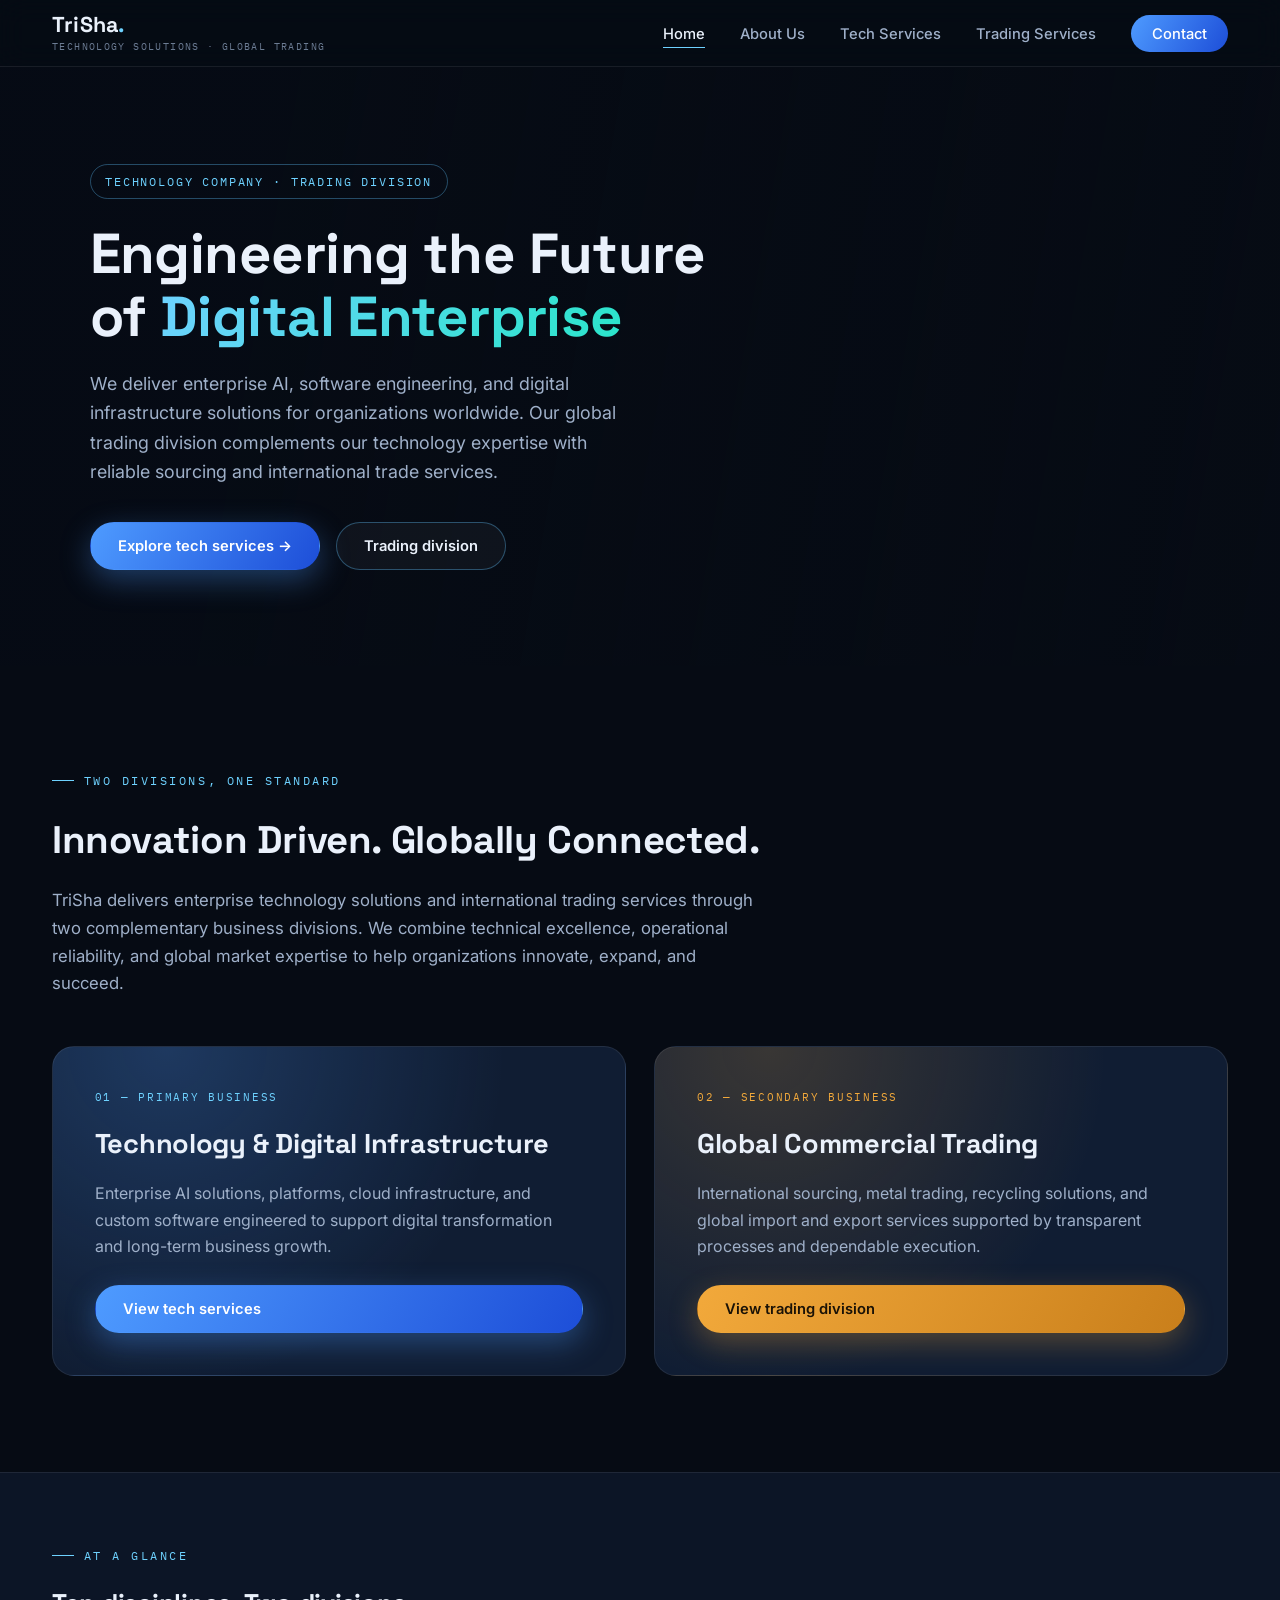
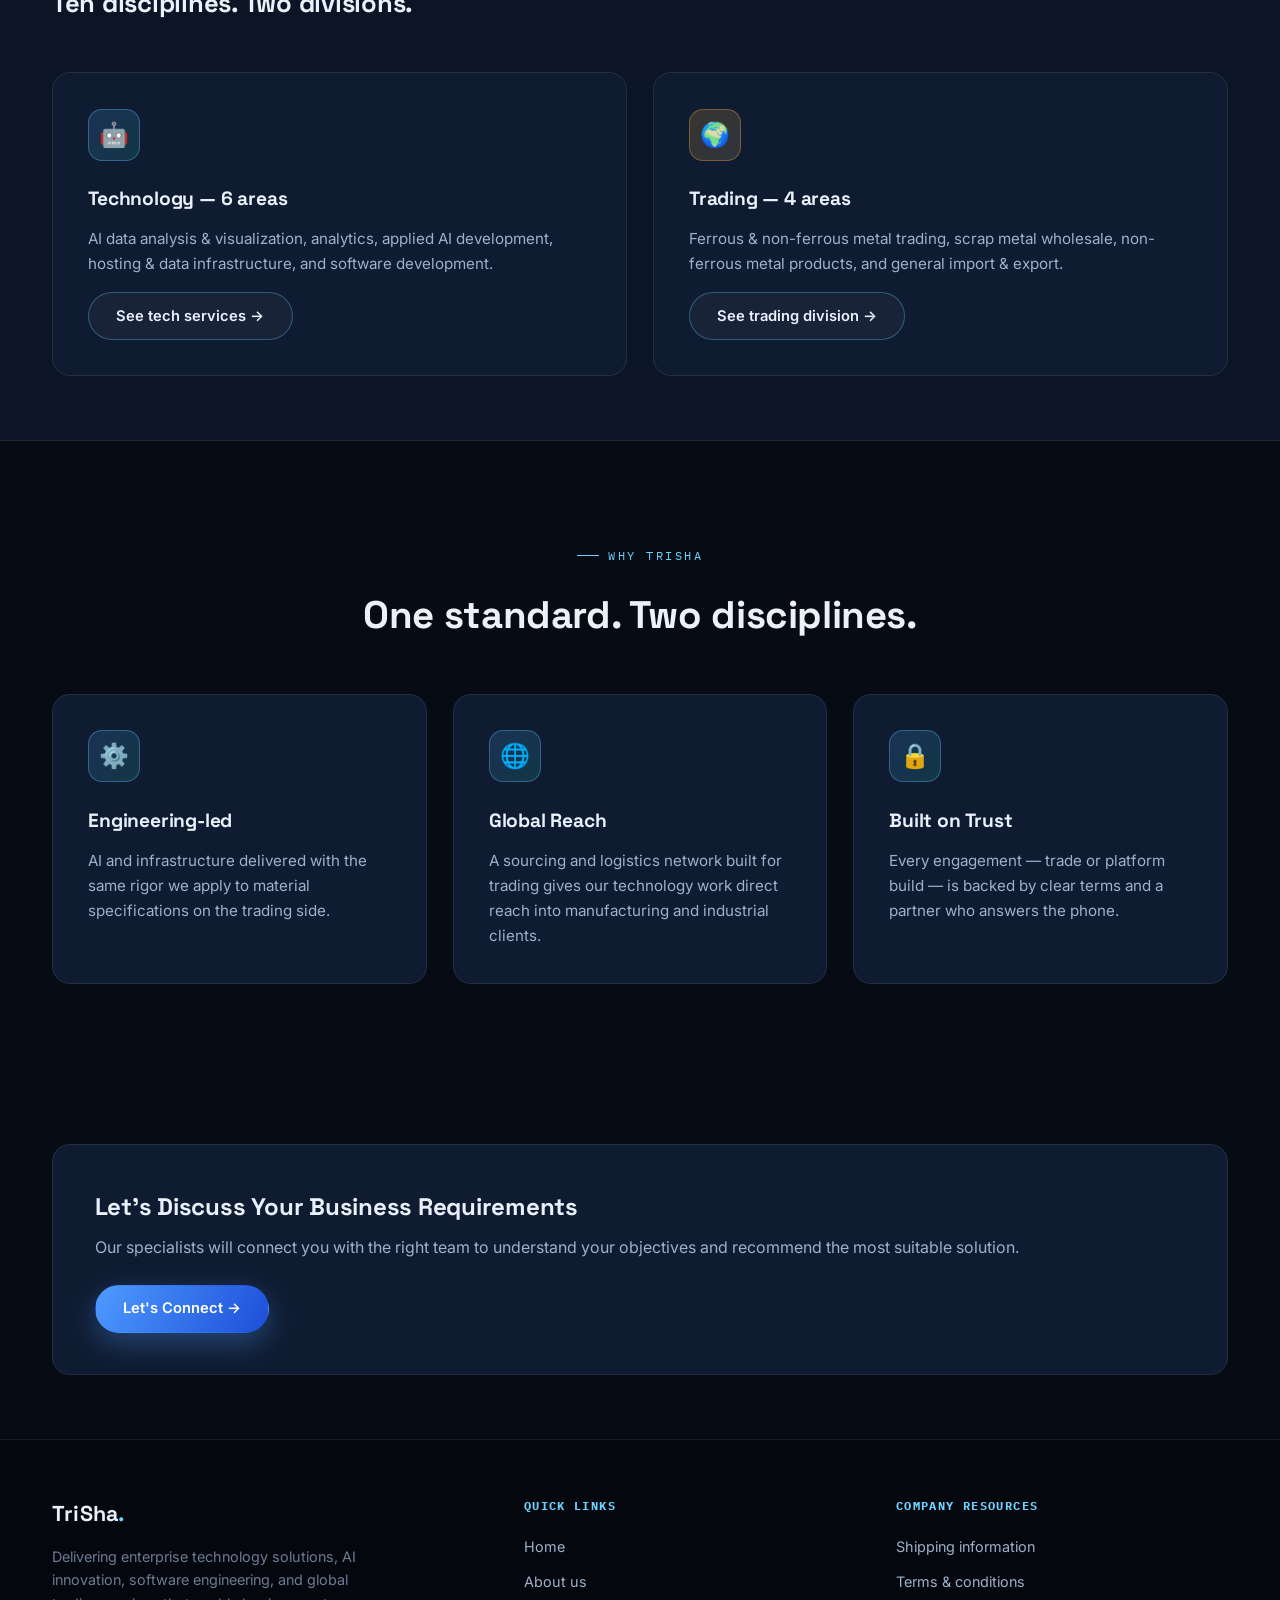
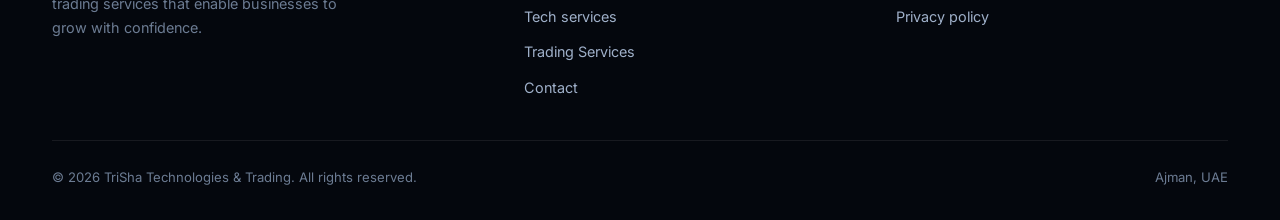
==== index.html @ 13beea25 "Add files via upload" ====
<!DOCTYPE html>
<html lang="en">
<head>
<meta charset="UTF-8">
<meta name="viewport" content="width=device-width, initial-scale=1.0">
<title>TriSha Trading — Technology &amp; Global Trading</title>
<link rel="stylesheet" href="styles.css">
</head>
<body>

<header>
    <nav>
        <div class="logo-wrap">
            <div class="logo">TriSha<span>.</span></div>
            <span class="logo-tag">Technology Solutions · Global Trading</span>
        </div>
        <ul class="nav-links" id="navLinks">
            <li><a href="index.html" class="active">Home</a></li>
            <li><a href="about.html">About Us</a></li>
            <li><a href="tech-services.html">Tech Services</a></li>
            <li><a href="trading-services.html">Trading Services</a></li>
            <li><a href="contact.html" class="nav-cta">Contact</a></li>
        </ul>
        <button class="mobile-toggle" id="mobileToggle" aria-label="Menu"><span></span><span></span><span></span></button>
    </nav>
</header>

<!-- Hero -->
<section class="page-hero" id="home">
    <div class="hero-bg" style="background-image:url('assets/home.jpg');"></div>
    <div class="hero-scrim"></div>
    <div class="wrap">
        <div class="hero-copy">
            <span class="breadcrumb-tag">Technology company · Trading division</span>
            <h1>Engineering the Future of <span class="grad-text">Digital Enterprise</span></h1>
            <p>We deliver enterprise AI, software engineering, and digital infrastructure solutions for organizations worldwide. Our global trading division complements our technology expertise with reliable sourcing and international trade services.</p>
            <div class="hero-buttons">
                <a href="tech-services.html" class="btn btn-primary">Explore tech services →</a>
                <a href="trading-services.html" class="btn btn-ghost">Trading division</a>
            </div>
        </div>
    </div>
</section>

<!-- Two divisions -->
<section>
    <div class="wrap">
        <div class="section-head">
            <span class="eyebrow">Two divisions, one standard</span>
            <h2>Innovation Driven. Globally Connected.</h2>
            <p>TriSha delivers enterprise technology solutions and international trading services through two complementary business divisions. We combine technical excellence, operational reliability, and global market expertise to help organizations innovate, expand, and succeed.</p>
        </div>
        <div class="division-grid">
            <div class="division-card tech">
                <div class="division-tag mono">01 — Primary business</div>
                <h3>Technology &amp; Digital Infrastructure</h3>
                <p>Enterprise AI solutions, platforms, cloud infrastructure, and custom software engineered to support digital transformation and long-term business growth.</p>
                <a href="tech-services.html" class="btn btn-primary">View tech services</a>
            </div>
            <div class="division-card trading">
                <div class="division-tag mono">02 — Secondary business</div>
                <h3>Global Commercial Trading</h3>
                <p>International sourcing, metal trading, recycling solutions, and global import and export services supported by transparent processes and dependable execution.</p>
                <a href="trading-services.html" class="btn btn-amber">View trading division</a>
            </div>
        </div>
    </div>
</section>

<!-- What we do, at a glance -->
<section class="tight" style="background:var(--surface);border-top:1px solid var(--line);border-bottom:1px solid var(--line);">
    <div class="wrap">
        <div class="section-head">
            <span class="eyebrow">At a glance</span>
            <h2 style="font-size:1.6rem;">Ten disciplines. Two divisions.</h2>
        </div>
        <div class="pillar-grid" style="grid-template-columns: repeat(2, 1fr);">
            <div class="card pillar-card">
                <div class="icon-box">🤖</div>
                <h3>Technology — 6 areas</h3>
                <p>AI data analysis &amp; visualization, analytics, applied AI development, hosting &amp; data infrastructure, and software development.</p>
                <p style="margin-top:1rem;"><a href="tech-services.html" class="btn btn-ghost">See tech services →</a></p>
            </div>
            <div class="card pillar-card">
                <div class="icon-box" style="background:linear-gradient(135deg, rgba(242,169,59,0.18), rgba(255,212,138,0.14));border-color:rgba(242,169,59,0.35);">🌍</div>
                <h3>Trading — 4 areas</h3>
                <p>Ferrous &amp; non-ferrous metal trading, scrap metal wholesale, non-ferrous metal products, and general import &amp; export.</p>
                <p style="margin-top:1rem;"><a href="trading-services.html" class="btn btn-ghost">See trading division →</a></p>
            </div>
        </div>
    </div>
</section>

<!-- Why TriSha -->
<section>
    <div class="wrap">
        <div class="section-head center">
            <span class="eyebrow">Why TriSha</span>
            <h2>One standard. Two disciplines.</h2>
        </div>
        <div class="pillar-grid">
            <div class="card pillar-card">
                <div class="icon-box">⚙️</div>
                <h3>Engineering-led</h3>
                <p>AI and infrastructure delivered with the same rigor we apply to material specifications on the trading side.</p>
            </div>
            <div class="card pillar-card">
                <div class="icon-box">🌐</div>
                <h3>Global Reach</h3>
                <p>A sourcing and logistics network built for trading gives our technology work direct reach into manufacturing and industrial clients.</p>
            </div>
            <div class="card pillar-card">
                <div class="icon-box">🔒</div>
                <h3>Built on Trust</h3>
                <p>Every engagement — trade or platform build — is backed by clear terms and a partner who answers the phone.</p>
            </div>
        </div>
    </div>
</section>

<!-- CTA -->
<section class="tight">
    <div class="wrap">
        <div class="card" style="display:flex;justify-content:space-between;align-items:center;flex-wrap:wrap;gap:1.5rem;padding:2.6rem;">
            <div>
                <h2 style="font-size:1.5rem;margin-bottom:0.5rem;">Let's Discuss Your Business Requirements</h2>
                <p style="color:var(--ink-dim);">Our specialists will connect you with the right team to understand your objectives and recommend the most suitable solution.</p>
            </div>
            <a href="contact.html" class="btn btn-primary">Let's Connect →</a>
        </div>
    </div>
</section>

<footer>
    <div class="wrap">
        <div class="footer-grid">
            <div class="footer-brand">
                <div class="logo">TriSha<span>.</span></div>
                <p>Delivering enterprise technology solutions, AI innovation, software engineering, and global trading services that enable businesses to grow with confidence.</p>
            </div>
            <div class="footer-links">
                <h4>Quick Links</h4>
                <ul>
                    <li><a href="index.html">Home</a></li>
                    <li><a href="about.html">About us</a></li>
                    <li><a href="tech-services.html">Tech services</a></li>
                    <li><a href="trading-services.html">Trading Services</a></li>
                    <li><a href="contact.html">Contact</a></li>
                </ul>
            </div>
            <div class="footer-links">
                <h4>Company Resources</h4>
                <ul>
                    <li><a href="docs/shipping-information.pdf" target="_blank" rel="noopener noreferrer">Shipping information</a></li>
                    <li><a href="docs/terms-and-conditions.pdf" target="_blank" rel="noopener noreferrer">Terms &amp; conditions</a></li>
                    <li><a href="docs/privacy-policy.pdf" target="_blank" rel="noopener noreferrer">Privacy policy</a></li>
                </ul>
            </div>
        </div>
        <div class="footer-bottom">
            <span>© 2026 TriSha Technologies & Trading. All rights reserved.</span>
            <span>Ajman, UAE</span>
        </div>
    </div>
</footer>

<script src="script.js"></script>
</body>
</html>
---- styles.css ----
/* =========================================================
   TriSha Trading — Technology-first theme
   Palette: deep signal-navy + electric blue/cyan (primary,
   tech), warm amber kept only as a secondary accent for the
   Trading division so the two business lines stay legible.
   ========================================================= */

@import url('https://fonts.googleapis.com/css2?family=Space+Grotesk:wght@500;600;700&family=Inter:wght@400;500;600;700&family=IBM+Plex+Mono:wght@500;600&display=swap');

* { margin: 0; padding: 0; box-sizing: border-box; }

:root {
    --void: #060B14;
    --surface: #0C1526;
    --surface-2: #101D33;
    --card: #0F1B30;
    --line: rgba(255,255,255,0.08);
    --line-bright: rgba(94,196,255,0.35);

    --signal: #4E9BFF;      /* primary tech blue */
    --signal-bright: #6ED2FF;
    --signal-deep: #1D4ED8;
    --cyan: #29E5C9;        /* secondary tech accent */

    --amber: #F2A93B;       /* trading-division accent */
    --amber-deep: #C97F1B;

    --ink: #EAF1FB;
    --ink-dim: #9FB0C9;
    --ink-faint: #6C7C93;

    --radius: 18px;
    --wrap: 1240px;
}

html { scroll-behavior: smooth; }

body {
    background: var(--void);
    color: var(--ink);
    font-family: 'Inter', -apple-system, BlinkMacSystemFont, sans-serif;
    line-height: 1.65;
    overflow-x: hidden;
}

h1, h2, h3, h4 {
    font-family: 'Space Grotesk', 'Inter', sans-serif;
    color: var(--ink);
    letter-spacing: -0.01em;
}

a { color: inherit; }

.mono {
    font-family: 'IBM Plex Mono', monospace;
}

img { max-width: 100%; display: block; }

/* ---------- Layout helpers ---------- */
.wrap {
    max-width: var(--wrap);
    margin: 0 auto;
    padding: 0 2rem;
}

section { padding: 6rem 0; }
section.tight { padding: 4rem 0; }

.eyebrow {
    font-family: 'IBM Plex Mono', monospace;
    font-size: 0.72rem;
    letter-spacing: 0.22em;
    text-transform: uppercase;
    color: var(--signal-bright);
    display: inline-flex;
    align-items: center;
    gap: 0.6rem;
    margin-bottom: 1.1rem;
}

.eyebrow::before {
    content: '';
    width: 22px;
    height: 1px;
    background: var(--signal-bright);
}

.eyebrow.amber { color: var(--amber); }
.eyebrow.amber::before { background: var(--amber); }

.section-head {
    max-width: 720px;
    margin-bottom: 3rem;
}

.section-head h2 {
    font-size: clamp(1.9rem, 3vw, 2.6rem);
    font-weight: 700;
    margin-bottom: 1rem;
}

.section-head p {
    color: var(--ink-dim);
    font-size: 1.05rem;
}

.section-head.center { margin-left: auto; margin-right: auto; text-align: center; }

.grad-text {
    background: linear-gradient(120deg, var(--signal-bright), var(--cyan));
    -webkit-background-clip: text;
    -webkit-text-fill-color: transparent;
    background-clip: text;
}

.grad-text.amber {
    background: linear-gradient(120deg, var(--amber), #FFD48A);
    -webkit-background-clip: text;
    -webkit-text-fill-color: transparent;
    background-clip: text;
}

/* ---------- Header / nav ---------- */
header {
    position: fixed;
    top: 0; left: 0; right: 0;
    z-index: 1000;
    background: rgba(6, 11, 20, 0.82);
    backdrop-filter: blur(14px);
    border-bottom: 1px solid var(--line);
}

nav {
    max-width: var(--wrap);
    margin: 0 auto;
    padding: 0.9rem 2rem;
    display: flex;
    align-items: center;
    justify-content: space-between;
}

.logo-wrap { display: flex; flex-direction: column; line-height: 1; }

.logo {
    font-family: 'Space Grotesk', sans-serif;
    font-size: 1.35rem;
    font-weight: 700;
    letter-spacing: 0.01em;
    color: var(--ink);
}
.logo span { color: var(--signal-bright); }

.logo-tag {
    margin-top: 0.35rem;
    font-family: 'IBM Plex Mono', monospace;
    font-size: 0.62rem;
    letter-spacing: 0.14em;
    text-transform: uppercase;
    color: var(--ink-faint);
}

.nav-links {
    display: flex;
    gap: 2.2rem;
    list-style: none;
    align-items: center;
}

.nav-links a {
    text-decoration: none;
    font-size: 0.92rem;
    font-weight: 500;
    color: var(--ink-dim);
    transition: color 0.2s ease;
    padding-bottom: 4px;
    border-bottom: 1px solid transparent;
}

.nav-links a:hover,
.nav-links a.active {
    color: var(--ink);
    border-color: var(--signal-bright);
}

.nav-cta {
    padding: 0.6rem 1.3rem !important;
    border-radius: 50px;
    background: linear-gradient(120deg, var(--signal), var(--signal-deep));
    color: #fff !important;
    border: none !important;
}

.mobile-toggle {
    display: none;
    flex-direction: column;
    gap: 5px;
    cursor: pointer;
    background: none;
    border: none;
}
.mobile-toggle span {
    width: 24px; height: 2px;
    background: var(--ink);
    border-radius: 2px;
}

/* ---------- Hero (per-page banner) ---------- */
.page-hero {
    position: relative;
    margin-top: 68px;
    min-height: clamp(420px, 54vh, 640px);
    display: flex;
    align-items: center;
    overflow: hidden;
}

.page-hero.framed {
    margin: calc(68px + 1.75rem) 1.75rem 0;
    border-radius: 26px;
    min-height: clamp(320px, 44vh, 460px);
    border: 1px solid var(--line);
}
@media (min-width: 1400px) {
    .page-hero.framed { margin-left: auto; margin-right: auto; max-width: 1500px; }
}
.page-hero.framed .wrap { padding-left: clamp(2rem, 6vw, 4.5rem); }

.page-hero .hero-bg {
    position: absolute;
    inset: 0;
    background-size: cover;
    background-position: center;
    z-index: 0;
}

.page-hero .wrap {
    max-width: none;
    width: 100%;
    margin: 0;
    padding-left: clamp(2rem, 7vw, 7.5rem);
    padding-right: 2rem;
}

.page-hero .hero-scrim {
    position: absolute;
    inset: 0;
    background:
        linear-gradient(100deg, rgba(6,11,20,0.97) 20%, rgba(6,11,20,0.72) 52%, rgba(6,11,20,0.35) 100%),

        linear-gradient(0deg, rgba(6,11,20,1) 0%, rgba(6,11,20,0) 34%);
    z-index: 1;
}

.page-hero .wrap {
    position: relative;
    z-index: 2;
}

.page-hero.short { min-height: clamp(300px, 34vh, 420px); }

.hero-copy { max-width: 640px; }

.hero-copy h1 {
    font-size: clamp(2.3rem, 4.4vw, 3.6rem);
    font-weight: 700;
    line-height: 1.12;
    margin-bottom: 1.3rem;
}

.hero-copy p {
    font-size: 1.12rem;
    color: var(--ink-dim);
    margin-bottom: 2.2rem;
    max-width: 560px;
}

.hero-buttons { display: flex; gap: 1rem; flex-wrap: wrap; }

.btn {
    display: inline-flex;
    align-items: center;
    gap: 0.5rem;
    padding: 0.68rem 1.7rem;
    border-radius: 50px;
    font-weight: 600;
    font-size: 0.92rem;
    text-decoration: none;
    cursor: pointer;
    transition: all 0.25s ease;
    border: 1px solid transparent;
}

.btn-primary {
    background: linear-gradient(120deg, var(--signal), var(--signal-deep));
    color: #fff;
    box-shadow: 0 10px 30px rgba(78, 155, 255, 0.35);
}
.btn-primary:hover { transform: translateY(-2px); box-shadow: 0 14px 36px rgba(78,155,255,0.5); }

.btn-ghost {
    background: rgba(255,255,255,0.04);
    color: var(--ink);
    border-color: var(--line-bright);
}
.btn-ghost:hover { background: rgba(94,196,255,0.1); transform: translateY(-2px); }

.btn-amber {
    background: linear-gradient(120deg, var(--amber), var(--amber-deep));
    color: #1a1206;
    box-shadow: 0 10px 30px rgba(242, 169, 59, 0.3);
}
.btn-amber:hover { transform: translateY(-2px); box-shadow: 0 14px 36px rgba(242,169,59,0.45); }

.breadcrumb-tag {
    display: inline-flex;
    align-items: center;
    gap: 0.5rem;
    font-family: 'IBM Plex Mono', monospace;
    font-size: 0.72rem;
    letter-spacing: 0.16em;
    text-transform: uppercase;
    padding: 0.45rem 0.9rem;
    border: 1px solid var(--line-bright);
    border-radius: 50px;
    color: var(--signal-bright);
    margin-bottom: 1.4rem;
}
.breadcrumb-tag.amber { color: var(--amber); border-color: rgba(242,169,59,0.4); }

/* ---------- Cards ---------- */
.card {
    background: var(--card);
    border: 1px solid var(--line);
    border-radius: var(--radius);
    padding: 2.2rem;
    transition: all 0.3s ease;
}
.card:hover {
    transform: translateY(-6px);
    border-color: var(--line-bright);
    box-shadow: 0 20px 50px rgba(0,0,0,0.35);
}

.pillar-grid {
    display: grid;
    grid-template-columns: repeat(3, 1fr);
    gap: 1.6rem;
}

.pillar-card .icon-box {
    width: 52px; height: 52px;
    border-radius: 14px;
    display: flex; align-items: center; justify-content: center;
    font-size: 1.5rem;
    background: linear-gradient(135deg, rgba(78,155,255,0.18), rgba(41,229,201,0.14));
    border: 1px solid var(--line-bright);
    margin-bottom: 1.4rem;
}

.pillar-card h3 { font-size: 1.2rem; margin-bottom: 0.7rem; }
.pillar-card p { color: var(--ink-dim); font-size: 0.95rem; }

/* Divisions (home page split) */
.division-grid {
    display: grid;
    grid-template-columns: 1fr 1fr;
    gap: 1.8rem;
}

.division-card {
    position: relative;
    border-radius: 22px;
    padding: 2.6rem;
    overflow: hidden;
    border: 1px solid var(--line);
    min-height: 300px;
    display: flex;
    flex-direction: column;
    justify-content: flex-end;
}

.division-card.tech {
    background: radial-gradient(circle at 20% 0%, rgba(78,155,255,0.22), transparent 60%), var(--surface-2);
}
.division-card.trading {
    background: radial-gradient(circle at 20% 0%, rgba(242,169,59,0.18), transparent 60%), var(--surface-2);
}

.division-tag {
    font-family: 'IBM Plex Mono', monospace;
    font-size: 0.68rem;
    letter-spacing: 0.16em;
    text-transform: uppercase;
    margin-bottom: 1rem;
}
.division-card.tech .division-tag { color: var(--signal-bright); }
.division-card.trading .division-tag { color: var(--amber); }

.division-card h3 { font-size: 1.7rem; margin-bottom: 0.8rem; }
.division-card p { color: var(--ink-dim); margin-bottom: 1.6rem; }

/* ---------- Activity registry chips (signature element) ---------- */
.registry-note {
    font-family: 'IBM Plex Mono', monospace;
    font-size: 0.78rem;
    color: var(--ink-faint);
    margin-bottom: 2rem;
}

.activity-card {
    background: var(--card);
    border: 1px solid var(--line);
    border-radius: 16px;
    padding: 1.8rem 2rem;
    display: flex;
    gap: 1.5rem;
    align-items: flex-start;
    transition: all 0.25s ease;
}
.activity-card:hover { border-color: var(--line-bright); transform: translateX(4px); }

.activity-code {
    flex-shrink: 0;
    font-family: 'IBM Plex Mono', monospace;
    font-size: 0.72rem;
    color: var(--void);
    background: linear-gradient(120deg, var(--signal-bright), var(--cyan));
    padding: 0.4rem 0.7rem;
    border-radius: 8px;
    font-weight: 600;
    white-space: nowrap;
    margin-top: 0.2rem;
}
.activity-code.amber { background: linear-gradient(120deg, var(--amber), #FFD48A); }

.activity-body h4 { font-size: 1.08rem; margin-bottom: 0.5rem; }
.activity-body p { color: var(--ink-dim); font-size: 0.93rem; }

.activity-list {
    display: flex;
    flex-direction: column;
    gap: 1rem;
}

.category-label {
    display: flex;
    align-items: center;
    gap: 0.9rem;
    margin: 3rem 0 1.4rem;
}
.category-label:first-of-type { margin-top: 0; }

.category-label .num {
    font-family: 'IBM Plex Mono', monospace;
    font-size: 0.75rem;
    color: var(--signal-bright);
    border: 1px solid var(--line-bright);
    border-radius: 50%;
    width: 30px; height: 30px;
    display: flex; align-items: center; justify-content: center;
    flex-shrink: 0;
}
.category-label.amber .num { color: var(--amber); border-color: rgba(242,169,59,0.4); }

.category-label h3 { font-size: 1.25rem; }
.category-label p { color: var(--ink-faint); font-size: 0.85rem; margin-top: 0.15rem; }

/* ---------- Service icon cards (registered activities, simplified) ---------- */
.service-icon-grid {
    display: grid;
    grid-template-columns: repeat(3, 1fr);
    gap: 1.4rem;
}

.service-icon-grid.four-col {
    grid-template-columns: repeat(4, 1fr);
}

@media (max-width: 1180px) {
    .service-icon-grid.four-col { grid-template-columns: repeat(2, 1fr); }
}

.service-icon-card {
    background: var(--card);
    border: 1px solid var(--line);
    border-radius: 18px;
    padding: 2.2rem;
    text-align: center;
    transition: all 0.25s ease;
}
.service-icon-card:hover {
    transform: translateY(-6px);
    border-color: var(--line-bright);
    box-shadow: 0 20px 45px rgba(0,0,0,0.35);
}

.service-icon-card .icon-avatar {
    width: 64px; height: 64px;
    border-radius: 16px;
    display: flex; align-items: center; justify-content: center;
    font-size: 1.9rem;
    margin: 0 auto 1.4rem;
    background: linear-gradient(145deg, var(--signal), var(--signal-deep));
    box-shadow: 0 10px 24px rgba(78,155,255,0.28);
}
.service-icon-card.amber .icon-avatar {
    background: linear-gradient(145deg, var(--amber), var(--amber-deep));
    box-shadow: 0 10px 24px rgba(242,169,59,0.28);
}

.service-icon-card h4 { font-size: 1.1rem; margin-bottom: 0.7rem; }
.service-icon-card p { color: var(--ink-dim); font-size: 0.92rem; }

/* ---------- Products: horizontal cards with real photography ---------- */
.product-grid {
    display: flex;
    flex-direction: column;
    gap: 1.8rem;
}

.product-card {
    display: flex;
    align-items: stretch;
    background: var(--surface-2);
    border: 1px solid var(--line);
    border-radius: 20px;
    overflow: hidden;
    transition: all 0.3s ease;
}
.product-card:hover {
    border-color: rgba(242,169,59,0.4);
    box-shadow: 0 20px 45px rgba(0,0,0,0.35);
}

.product-photo {
    position: relative;
    width: 320px;
    min-width: 320px;
    overflow: hidden;
}
.product-photo img {
    width: 100%; height: 100%;
    object-fit: cover;
    transition: transform 0.5s ease;
}
.product-card:hover .product-photo img { transform: scale(1.06); }

.product-photo .tagline {
    position: absolute;
    top: 1rem; right: 1rem;
    font-family: 'IBM Plex Mono', monospace;
    font-size: 0.68rem;
    letter-spacing: 0.08em;
    text-transform: uppercase;
    color: #1a1206;
    background: linear-gradient(120deg, var(--amber), #FFD48A);
    padding: 0.4rem 0.8rem;
    border-radius: 50px;
    font-weight: 700;
}

.product-info { padding: 2rem 2.4rem; flex: 1; display: flex; flex-direction: column; justify-content: center; }
.product-info h4 { font-size: 1.3rem; margin-bottom: 1.1rem; }
.product-info ul {
    list-style: none;
    display: grid;
    grid-template-columns: 1fr 1fr;
    gap: 0.5rem 2rem;
}
.product-info li {
    font-size: 0.87rem;
    color: var(--ink-dim);
    padding-left: 1.3rem;
    position: relative;
}
.product-info li::before {
    content: '✓';
    position: absolute; left: 0; top: 0;
    color: var(--amber);
    font-weight: 700;
}

/* ---------- Process steps with icon avatars ---------- */
.process-row {
    display: flex;
    align-items: flex-start;
    justify-content: space-between;
    gap: 1rem;
}
.process-step { flex: 1; text-align: center; }
.process-step h4 { font-size: 1.02rem; margin-bottom: 0.5rem; }
.process-step p { font-size: 0.86rem; color: var(--ink-dim); }
.process-line { flex: 0 0 40px; height: 1px; background: var(--line-bright); margin-top: 28px; }

.process-num {
    width: 60px; height: 60px;
    margin: 0 auto 1.1rem;
    border-radius: 50%;
    display: flex; align-items: center; justify-content: center;
    font-size: 1.6rem;
    background: linear-gradient(145deg, var(--signal), var(--signal-deep));
    box-shadow: 0 8px 22px rgba(78,155,255,0.3);
}
.process-row.amber .process-num {
    background: linear-gradient(145deg, var(--amber), var(--amber-deep));
    box-shadow: 0 8px 22px rgba(242,169,59,0.3);
}


/* ---------- Trust grid ---------- */
.trust-grid {
    display: grid;
    grid-template-columns: repeat(3, 1fr);
    gap: 1.5rem;
}
.trust-card {
    text-align: left;
    padding: 2rem;
}
.trust-card .icon-box { margin-bottom: 1.2rem; }
.trust-card h3 { font-size: 1.1rem; margin-bottom: 0.6rem; }
.trust-card p { font-size: 0.92rem; color: var(--ink-dim); }

/* ---------- Contact ---------- */
.contact-grid {
    display: grid;
    grid-template-columns: 0.9fr 1.1fr;
    gap: 2.5rem;
    align-items: stretch;
}

.contact-panel {
    background: linear-gradient(160deg, var(--surface-2), var(--surface));
    border: 1px solid var(--line);
    border-radius: 22px;
    padding: 2.6rem;
}

.contact-panel h3 { font-size: 1.4rem; margin-bottom: 1.8rem; }

.contact-row {
    display: flex;
    gap: 1rem;
    margin-bottom: 1.6rem;
}
.contact-row .icon-box { width: 42px; height: 42px; font-size: 1.15rem; margin-bottom: 0; flex-shrink: 0; }
.contact-row h4 { font-size: 0.95rem; margin-bottom: 0.3rem; }
.contact-row p { font-size: 0.92rem; color: var(--ink-dim); }

.map-panel {
    position: relative;
    border-radius: 22px;
    overflow: hidden;
    border: 1px solid var(--line);
    min-height: 380px;
}
.map-panel iframe { width: 100%; height: 100%; min-height: 380px; border: 0; filter: hue-rotate(180deg) saturate(0.75); }

.map-open-link {
    position: absolute;
    top: 1rem;
    left: 1rem;
    z-index: 3;
    display: inline-flex;
    align-items: center;
    gap: 0.5rem;
    padding: 0.6rem 1rem;
    background: rgba(6,11,20,0.85);
    backdrop-filter: blur(6px);
    border: 1px solid var(--line-bright);
    border-radius: 50px;
    color: var(--ink);
    text-decoration: none;
    font-size: 0.82rem;
    font-weight: 600;
}
.map-open-link:hover { background: rgba(6,11,20,0.98); }

/* ---------- Footer ---------- */
footer { background: #04070D; border-top: 1px solid var(--line); padding: 3.5rem 0 2rem; }

.footer-grid {
    display: grid;
    grid-template-columns: 1.3fr 1fr 1fr;
    gap: 2.5rem;
    margin-bottom: 2.5rem;
}

.footer-brand .logo { margin-bottom: 0.8rem; }
.footer-brand p { color: var(--ink-faint); font-size: 0.9rem; max-width: 320px; }

.footer-links h4 {
    font-family: 'IBM Plex Mono', monospace;
    font-size: 0.72rem;
    text-transform: uppercase;
    letter-spacing: 0.12em;
    color: var(--signal-bright);
    margin-bottom: 1.1rem;
}
.footer-links ul { list-style: none; display: flex; flex-direction: column; gap: 0.55rem; }
.footer-links a { color: var(--ink-dim); text-decoration: none; font-size: 0.9rem; }
.footer-links a:hover { color: var(--ink); }

.footer-bottom {
    border-top: 1px solid var(--line);
    padding-top: 1.6rem;
    display: flex;
    justify-content: space-between;
    flex-wrap: wrap;
    gap: 0.6rem;
    color: var(--ink-faint);
    font-size: 0.82rem;
}

/* ---------- Responsive ---------- */
@media (max-width: 980px) {
    .pillar-grid, .division-grid, .product-grid, .trust-grid, .service-icon-grid, .service-icon-grid.four-col { grid-template-columns: 1fr; }
    .contact-grid { grid-template-columns: 1fr; }
    .footer-grid { grid-template-columns: 1fr 1fr; }
    .process-row { flex-direction: column; align-items: stretch; }
    .process-line { display: none; }
    .product-card { flex-direction: column; }
    .product-photo { width: 100%; min-width: 100%; height: 240px; }
    .product-info ul { grid-template-columns: 1fr; }
}

@media (max-width: 720px) {
    .nav-links {
        position: fixed;
        top: 68px; left: 0; right: 0; bottom: 0;
        background: var(--void);
        flex-direction: column;
        padding: 2.5rem 2rem;
        display: none;
        gap: 1.6rem;
        align-items: flex-start;
    }
    .nav-links.active { display: flex; }
    .mobile-toggle { display: flex; }
    .footer-grid { grid-template-columns: 1fr; }
    section { padding: 4rem 0; }
    .wrap { padding: 0 1.3rem; }
}
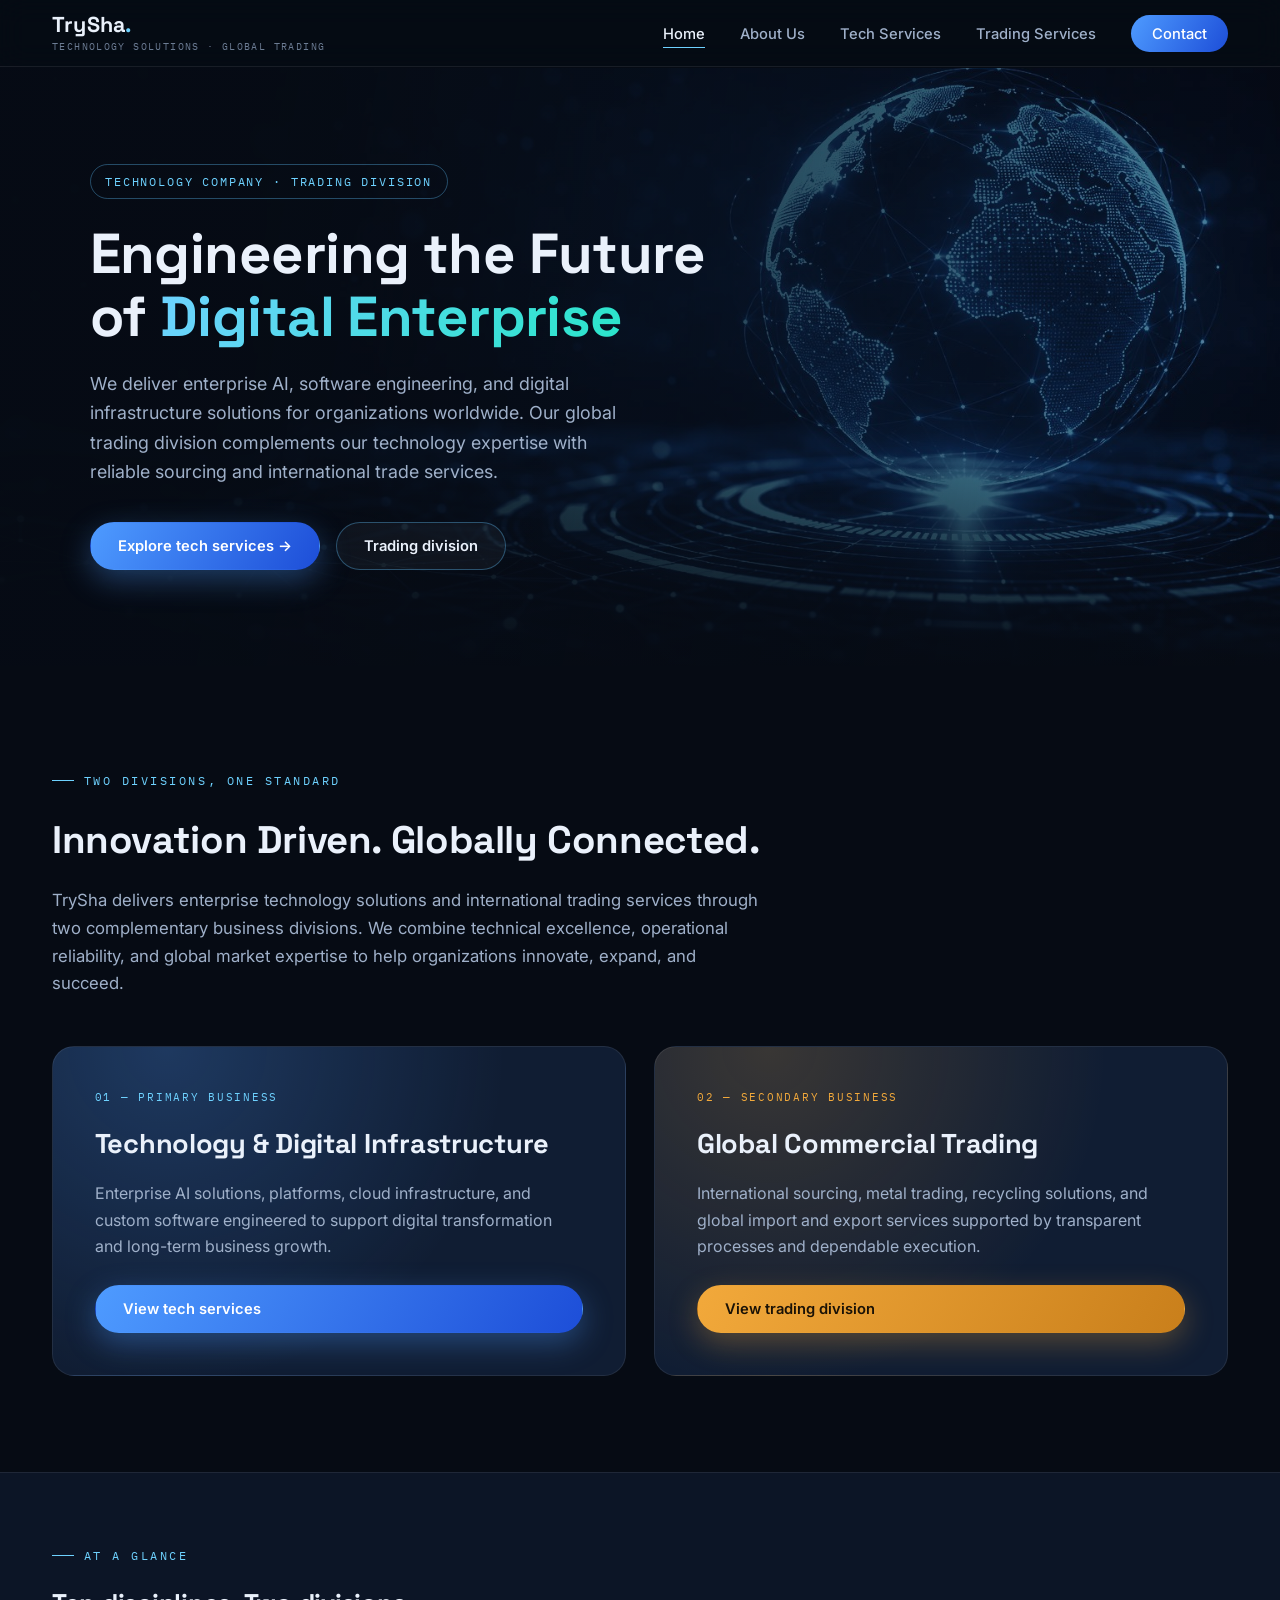
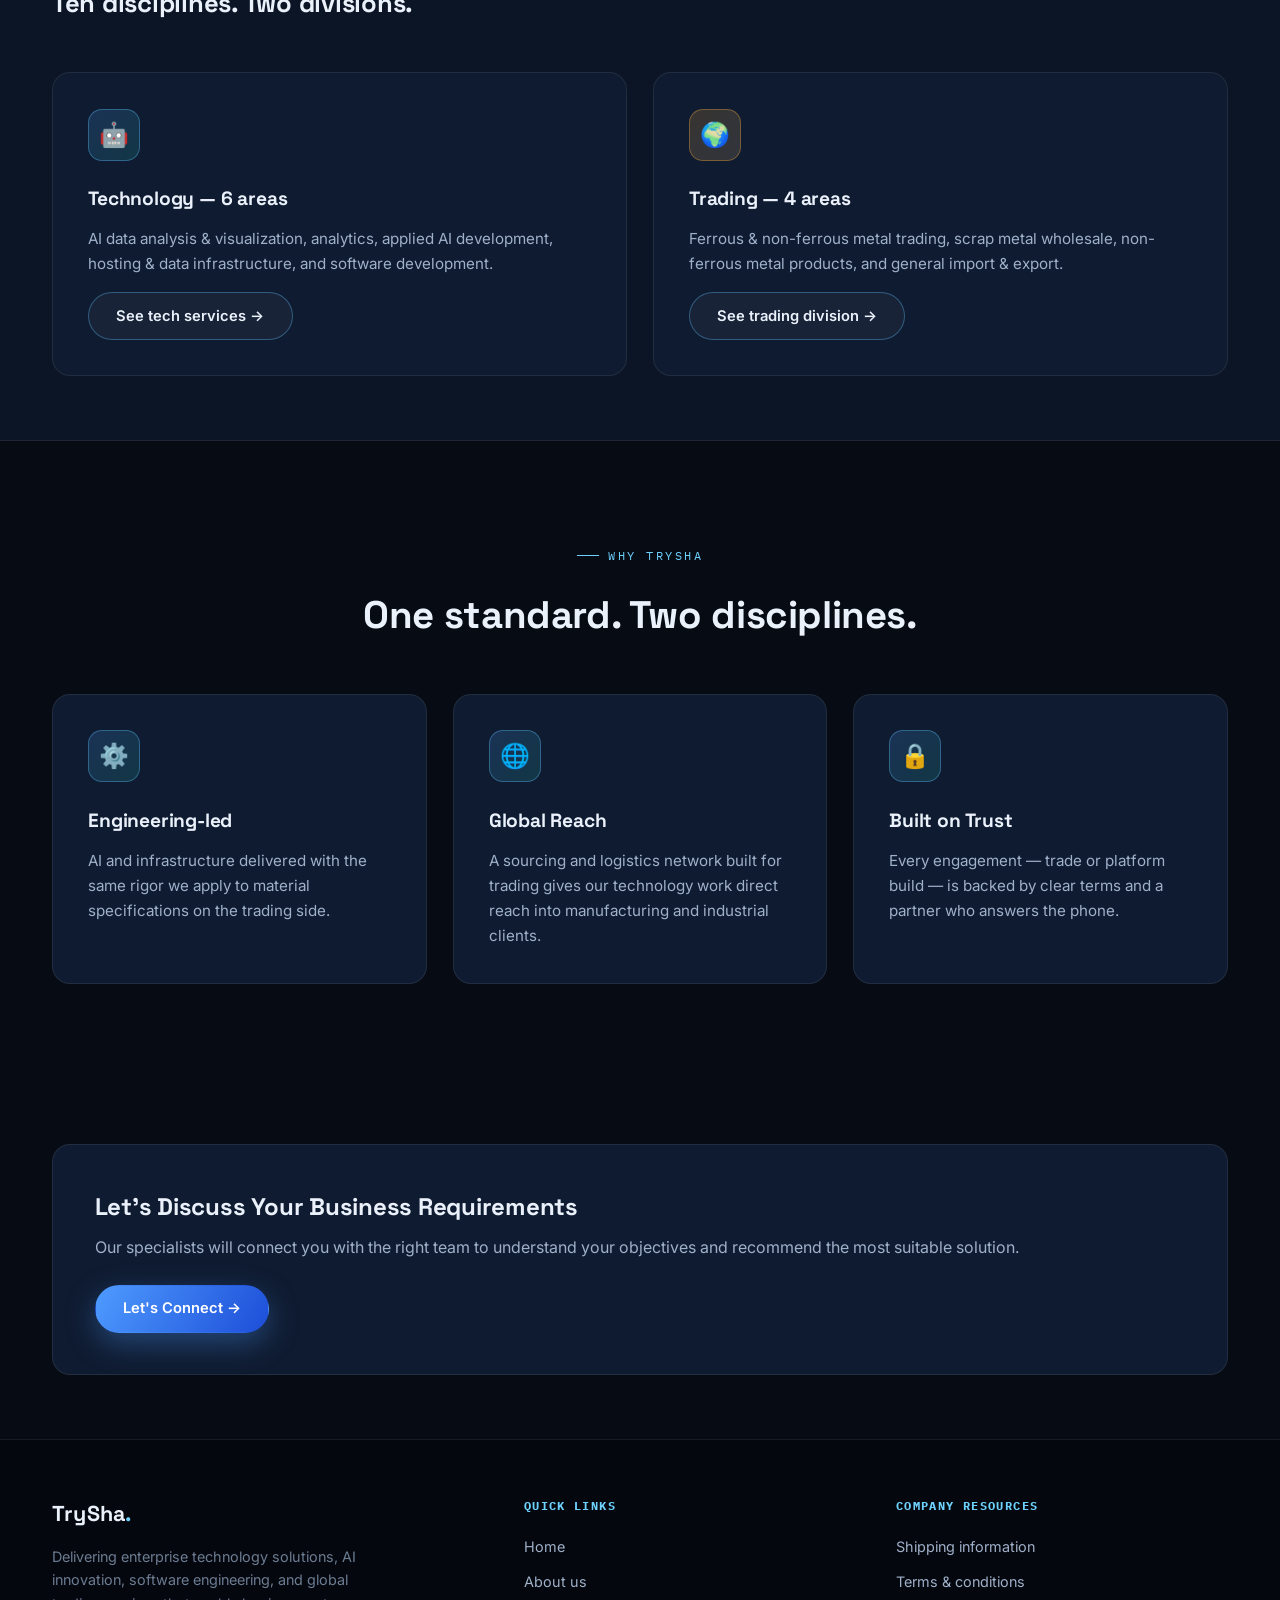
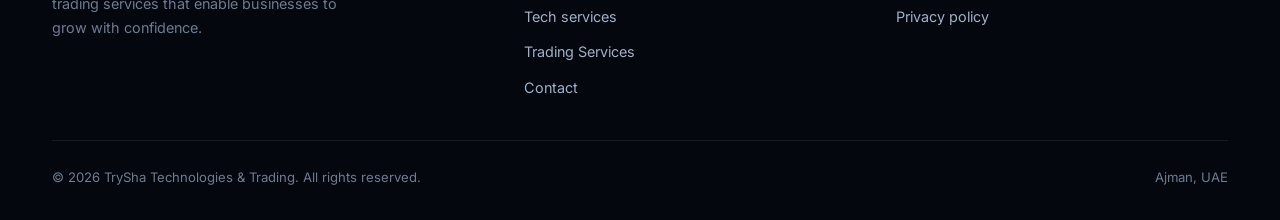
==== commit 7fd957cd: "Add files via upload" ====
--- a/index.html
+++ b/index.html
@@ -3,7 +3,7 @@
 <head>
 <meta charset="UTF-8">
 <meta name="viewport" content="width=device-width, initial-scale=1.0">
-<title>TriSha Trading — Technology &amp; Global Trading</title>
+<title>TrySha Trading — Technology &amp; Global Trading</title>
 <link rel="stylesheet" href="styles.css">
 </head>
 <body>
@@ -11,7 +11,7 @@
 <header>
     <nav>
         <div class="logo-wrap">
-            <div class="logo">TriSha<span>.</span></div>
+            <div class="logo">TrySha<span>.</span></div>
             <span class="logo-tag">Technology Solutions · Global Trading</span>
         </div>
         <ul class="nav-links" id="navLinks">
@@ -48,7 +48,7 @@
         <div class="section-head">
             <span class="eyebrow">Two divisions, one standard</span>
             <h2>Innovation Driven. Globally Connected.</h2>
-            <p>TriSha delivers enterprise technology solutions and international trading services through two complementary business divisions. We combine technical excellence, operational reliability, and global market expertise to help organizations innovate, expand, and succeed.</p>
+            <p>TrySha delivers enterprise technology solutions and international trading services through two complementary business divisions. We combine technical excellence, operational reliability, and global market expertise to help organizations innovate, expand, and succeed.</p>
         </div>
         <div class="division-grid">
             <div class="division-card tech">
@@ -91,11 +91,11 @@
     </div>
 </section>
 
-<!-- Why TriSha -->
+<!-- Why TrySha -->
 <section>
     <div class="wrap">
         <div class="section-head center">
-            <span class="eyebrow">Why TriSha</span>
+            <span class="eyebrow">Why TrySha</span>
             <h2>One standard. Two disciplines.</h2>
         </div>
         <div class="pillar-grid">
@@ -135,7 +135,7 @@
     <div class="wrap">
         <div class="footer-grid">
             <div class="footer-brand">
-                <div class="logo">TriSha<span>.</span></div>
+                <div class="logo">TrySha<span>.</span></div>
                 <p>Delivering enterprise technology solutions, AI innovation, software engineering, and global trading services that enable businesses to grow with confidence.</p>
             </div>
             <div class="footer-links">
@@ -158,7 +158,7 @@
             </div>
         </div>
         <div class="footer-bottom">
-            <span>© 2026 TriSha Technologies & Trading. All rights reserved.</span>
+            <span>© 2026 TrySha Technologies & Trading. All rights reserved.</span>
             <span>Ajman, UAE</span>
         </div>
     </div>
